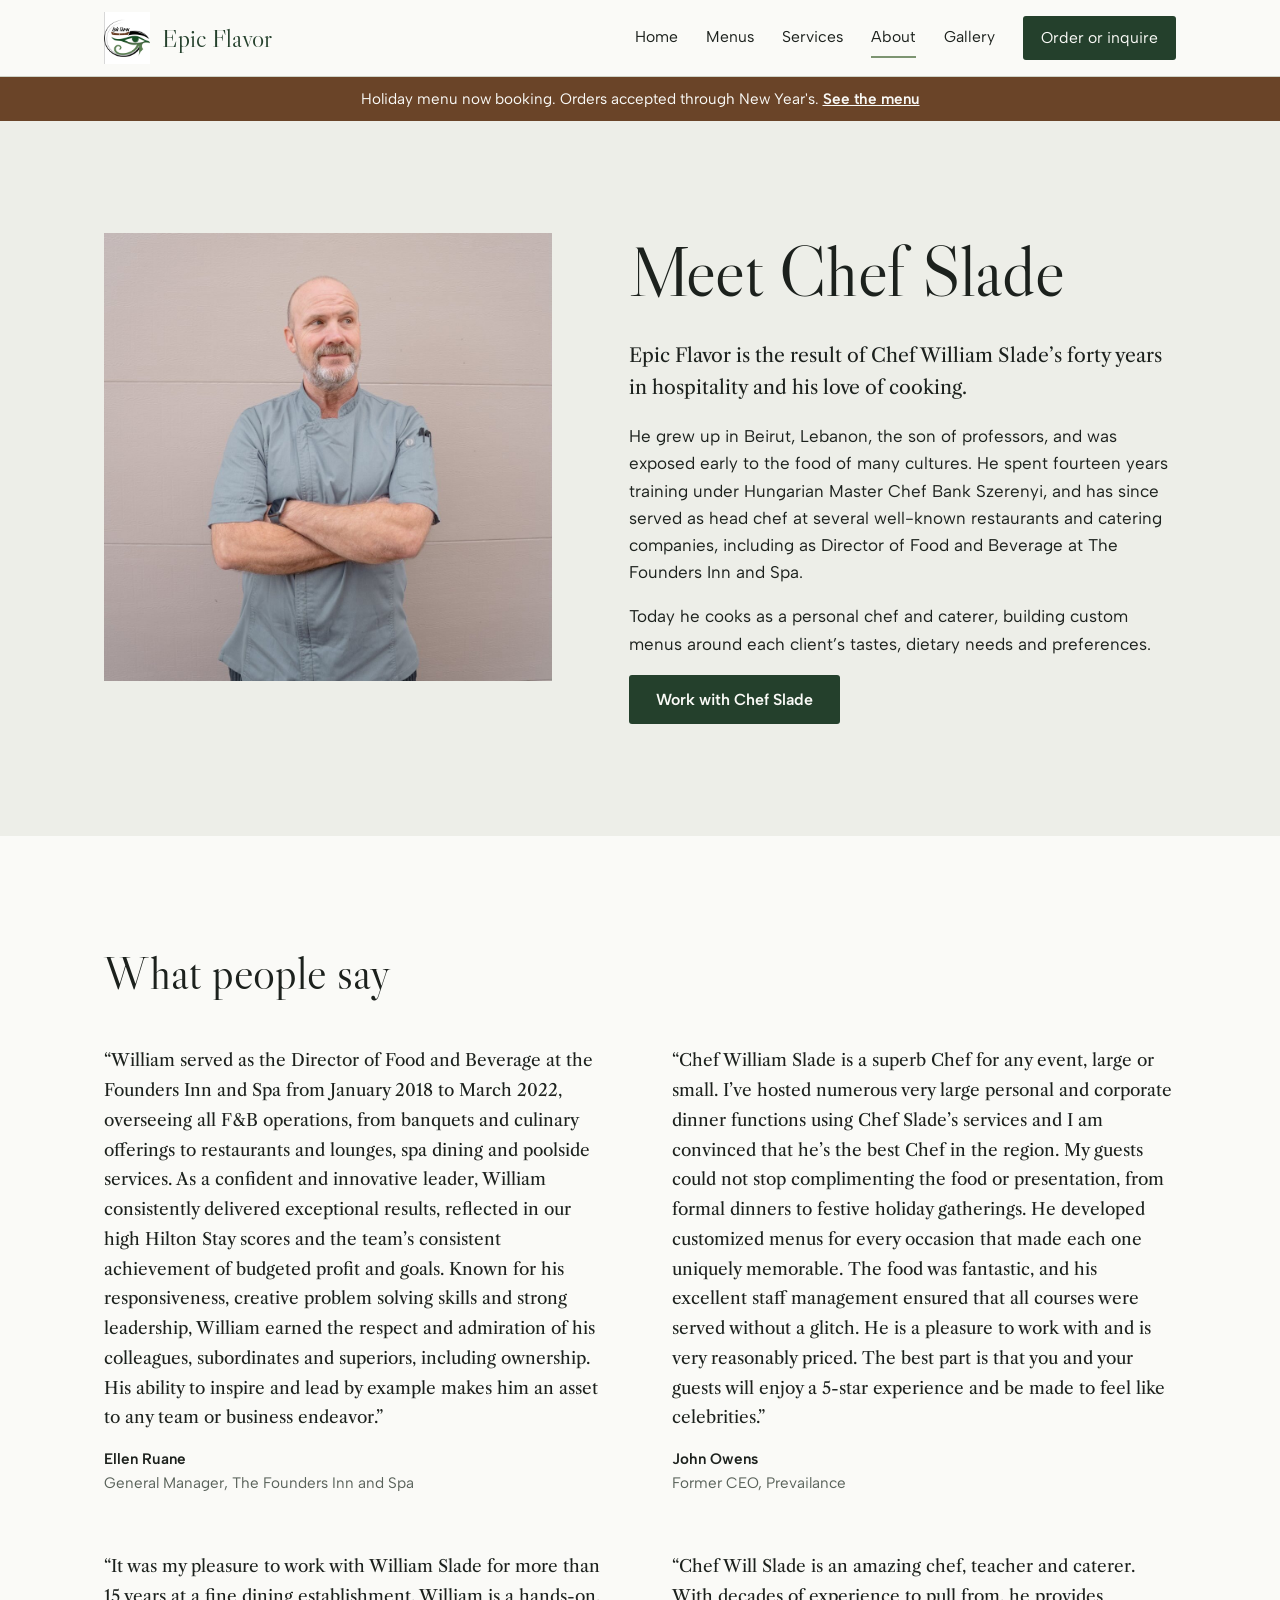
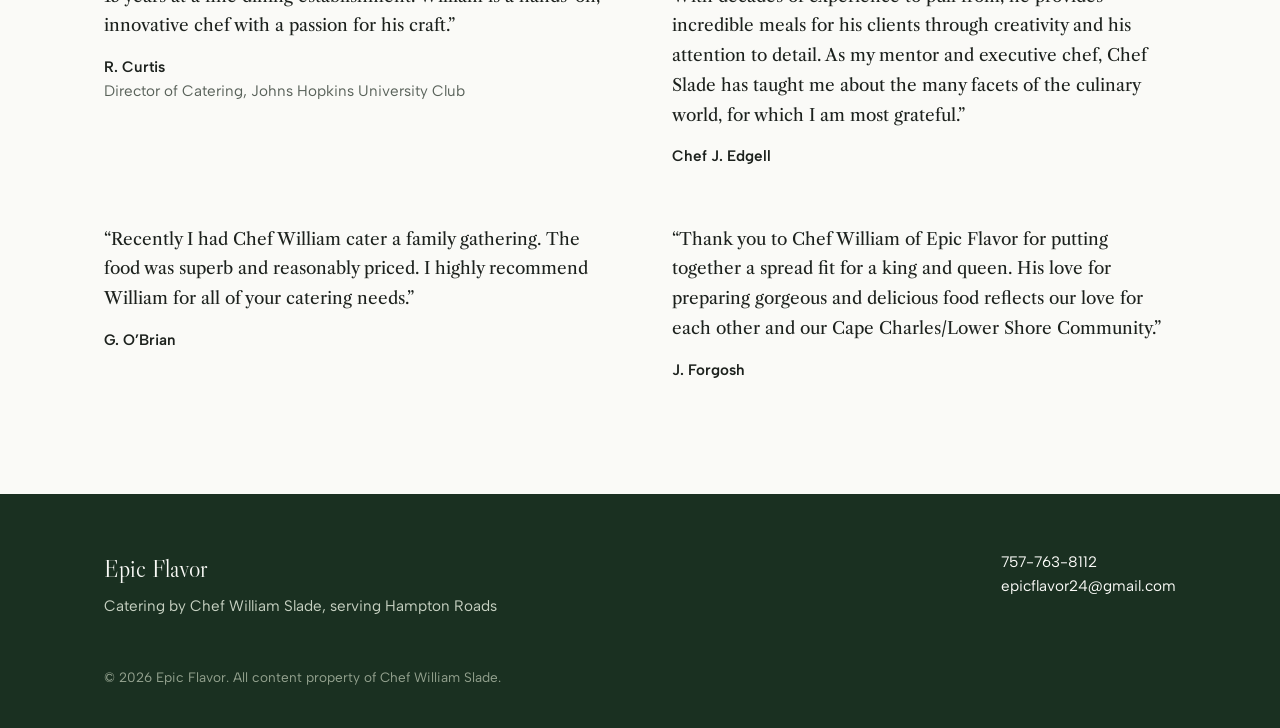
==== about.html @ 5817b961 "Build new Epic Flavor site Static site with menus stored as JSON, click-to-reveal pricing, Netlify F" ====
<!DOCTYPE html>
<html lang="en">
<head>
  <meta charset="utf-8">
  <meta name="viewport" content="width=device-width, initial-scale=1">
  <title>About Chef Slade | Epic Flavor</title>
  <meta name="description" content="Chef-made catering, private dinners and prepared meals in Hampton Roads by Chef William Slade.">
  <link rel="icon" href="/images/logo.png">
  <link rel="preconnect" href="https://fonts.googleapis.com">
  <link rel="preconnect" href="https://fonts.gstatic.com" crossorigin>
  <link href="https://fonts.googleapis.com/css2?family=Albert+Sans:wght@400;500;600&family=Libre+Caslon+Display&family=Libre+Caslon+Text:ital@0;1&display=swap" rel="stylesheet">
  <link rel="stylesheet" href="/styles.css">
</head>
<body>
  <header class="site-header">
    <div class="wrap">
      <a class="brand" href="/"><img src="/images/logo.png" alt="" width="46" height="52"><span>Epic Flavor</span></a>
      <button class="menu-toggle" type="button" aria-expanded="false" aria-controls="nav">Menu</button>
      <nav class="nav" id="nav" aria-label="Main">
        <a href="/index.html">Home</a>
        <a href="/menus.html">Menus</a>
        <a href="/services.html">Services</a>
        <a href="/about.html" aria-current="page">About</a>
        <a href="/gallery.html">Gallery</a>
        <a class="nav-order" href="/order.html">Order or inquire</a>
      </nav>
    </div>
  </header>
  <div class="season" hidden></div>
  <main>
    <section class="section">
      <div class="wrap about-grid">
        <img src="/images/chef-portrait.jpg" alt="Chef William Slade" width="1080" height="1080">
        <div class="prose">
          <h1>Meet Chef Slade</h1>
          <p class="lead" style="margin-top:28px">Epic Flavor is the result of Chef William Slade&rsquo;s forty years in hospitality and his love of cooking.</p>
          <p>He grew up in Beirut, Lebanon, the son of professors, and was exposed early to the food of many cultures. He spent fourteen years training under Hungarian Master Chef Bank Szerenyi, and has since served as head chef at several well-known restaurants and catering companies, including as Director of Food and Beverage at The Founders Inn and Spa.</p>
          <p>Today he cooks as a personal chef and caterer, building custom menus around each client&rsquo;s tastes, dietary needs and preferences.</p>
          <a class="btn btn-dark" href="/order.html">Work with Chef Slade</a>
        </div>
      </div>
    </section>
    <section class="section section-paper">
      <div class="wrap">
        <h2>What people say</h2>
        <div class="testimonials">
          <figure>
            <blockquote>&ldquo;William served as the Director of Food and Beverage at the Founders Inn and Spa from January 2018 to March 2022, overseeing all F&amp;B operations, from banquets and culinary offerings to restaurants and lounges, spa dining and poolside services. As a confident and innovative leader, William consistently delivered exceptional results, reflected in our high Hilton Stay scores and the team&rsquo;s consistent achievement of budgeted profit and goals. Known for his responsiveness, creative problem solving skills and strong leadership, William earned the respect and admiration of his colleagues, subordinates and superiors, including ownership. His ability to inspire and lead by example makes him an asset to any team or business endeavor.&rdquo;</blockquote>
            <figcaption><strong>Ellen Ruane</strong>General Manager, The Founders Inn and Spa</figcaption>
          </figure>
          <figure>
            <blockquote>&ldquo;Chef William Slade is a superb Chef for any event, large or small. I&rsquo;ve hosted numerous very large personal and corporate dinner functions using Chef Slade&rsquo;s services and I am convinced that he&rsquo;s the best Chef in the region. My guests could not stop complimenting the food or presentation, from formal dinners to festive holiday gatherings. He developed customized menus for every occasion that made each one uniquely memorable. The food was fantastic, and his excellent staff management ensured that all courses were served without a glitch. He is a pleasure to work with and is very reasonably priced. The best part is that you and your guests will enjoy a 5-star experience and be made to feel like celebrities.&rdquo;</blockquote>
            <figcaption><strong>John Owens</strong>Former CEO, Prevailance</figcaption>
          </figure>
          <figure>
            <blockquote>&ldquo;It was my pleasure to work with William Slade for more than 15 years at a fine dining establishment. William is a hands-on, innovative chef with a passion for his craft.&rdquo;</blockquote>
            <figcaption><strong>R. Curtis</strong>Director of Catering, Johns Hopkins University Club</figcaption>
          </figure>
          <figure>
            <blockquote>&ldquo;Chef Will Slade is an amazing chef, teacher and caterer. With decades of experience to pull from, he provides incredible meals for his clients through creativity and his attention to detail. As my mentor and executive chef, Chef Slade has taught me about the many facets of the culinary world, for which I am most grateful.&rdquo;</blockquote>
            <figcaption><strong>Chef J. Edgell</strong></figcaption>
          </figure>
          <figure>
            <blockquote>&ldquo;Recently I had Chef William cater a family gathering. The food was superb and reasonably priced. I highly recommend William for all of your catering needs.&rdquo;</blockquote>
            <figcaption><strong>G. O&rsquo;Brian</strong></figcaption>
          </figure>
          <figure>
            <blockquote>&ldquo;Thank you to Chef William of Epic Flavor for putting together a spread fit for a king and queen. His love for preparing gorgeous and delicious food reflects our love for each other and our Cape Charles/Lower Shore Community.&rdquo;</blockquote>
            <figcaption><strong>J. Forgosh</strong></figcaption>
          </figure>
        </div>
      </div>
    </section>
  </main>
  <footer class="site-footer">
    <div class="wrap">
      <div>
        <div class="f-brand">Epic Flavor</div>
        <div>Catering by Chef William Slade, serving Hampton Roads</div>
      </div>
      <div>
        <div><a href="tel:7577638112">757-763-8112</a></div>
        <div><a href="mailto:epicflavor24@gmail.com">epicflavor24@gmail.com</a></div>
      </div>
      <div class="small">&copy; <span id="yr">2026</span> Epic Flavor. All content property of Chef William Slade.</div>
    </div>
  </footer>
  <script src="/site.js" defer></script>
</body>
</html>
---- styles.css ----
:root {
  --linen: #edeee8;
  --paper: #fafaf7;
  --forest: #24402c;
  --forest-deep: #1a3021;
  --sage: #7c9471;
  --ink: #1c211d;
  --muted: #59625a;
  --walnut: #6a4428;
  --line: #cfd3c8;
  --display: "Libre Caslon Display", Georgia, serif;
  --serif: "Libre Caslon Text", Georgia, serif;
  --sans: "Albert Sans", system-ui, sans-serif;
  --wrap: 1120px;
}

*, *::before, *::after { box-sizing: border-box; }
html { -webkit-text-size-adjust: 100%; }
body {
  margin: 0;
  background: var(--linen);
  color: var(--ink);
  font: 400 1.0625rem/1.6 var(--sans);
}
img { display: block; max-width: 100%; height: auto; }
a { color: inherit; }
:focus-visible { outline: 2px solid var(--walnut); outline-offset: 3px; }

h1, h2, h3 { font-family: var(--display); font-weight: 400; line-height: 1.1; margin: 0; }
h1 { font-size: clamp(2.6rem, 5.5vw, 4.4rem); letter-spacing: -0.01em; }
h2 { font-size: clamp(2rem, 3.6vw, 2.9rem); }
h3 { font-size: 1.5rem; }
p { margin: 0 0 1em; }

.wrap { max-width: var(--wrap); margin: 0 auto; padding: 0 24px; }
.prose { max-width: 62ch; }
.lead { font-family: var(--serif); font-size: 1.2rem; line-height: 1.7; }

/* Header */
.site-header { background: var(--paper); border-bottom: 1px solid var(--line); }
.site-header .wrap { display: flex; align-items: center; justify-content: space-between; gap: 24px; min-height: 76px; }
.brand { display: flex; align-items: center; gap: 12px; text-decoration: none; }
.brand img { width: 46px; height: auto; }
.brand span { font-family: var(--display); font-size: 1.6rem; color: var(--forest); }
.nav { display: flex; gap: 28px; align-items: center; }
.nav a { text-decoration: none; font-size: 0.98rem; color: var(--ink); padding: 6px 0; border-bottom: 2px solid transparent; }
.nav a:hover, .nav a[aria-current="page"] { border-color: var(--sage); }
.nav .nav-order { background: var(--forest); color: var(--paper); padding: 9px 18px; border-radius: 3px; border: 0; }
.nav .nav-order:hover { background: var(--forest-deep); }
.menu-toggle { display: none; }

@media (max-width: 820px) {
  .menu-toggle {
    display: block; background: none; border: 1px solid var(--line); border-radius: 3px;
    font: 500 0.95rem var(--sans); padding: 8px 14px; color: var(--ink); cursor: pointer;
  }
  .nav { display: none; position: absolute; left: 0; right: 0; top: 76px; background: var(--paper);
    flex-direction: column; align-items: stretch; gap: 0; padding: 8px 24px 20px; border-bottom: 1px solid var(--line); z-index: 10; }
  .nav.open { display: flex; }
  .nav a { padding: 12px 0; border-bottom: 1px solid var(--line); }
  .nav .nav-order { margin-top: 14px; text-align: center; }
  .site-header { position: relative; }
}

/* Season banner */
.season { background: var(--walnut); color: var(--paper); text-align: center; font-size: 0.95rem; padding: 10px 24px; }
.season a { color: var(--paper); font-weight: 600; }
.season[hidden] { display: none; }

/* Buttons */
.btn {
  display: inline-block; text-decoration: none; font: 600 1rem var(--sans);
  padding: 14px 26px; border-radius: 3px; border: 1px solid transparent; cursor: pointer;
}
.btn-light { background: var(--paper); color: var(--forest); }
.btn-light:hover { background: #fff; }
.btn-ghost { border-color: rgba(250,250,247,0.5); color: var(--paper); }
.btn-ghost:hover { border-color: var(--paper); }
.btn-dark { background: var(--forest); color: var(--paper); }
.btn-dark:hover { background: var(--forest-deep); }

/* Hero */
.hero { display: grid; grid-template-columns: 1.05fr 1fr; background: var(--forest); color: var(--paper); min-height: min(86vh, 760px); }
.hero-text { padding: clamp(48px, 8vw, 110px) clamp(24px, 6vw, 80px); display: flex; flex-direction: column; justify-content: center; }
.hero-text h1 { max-width: 13ch; }
.hero-text p { font-family: var(--serif); font-size: 1.15rem; line-height: 1.7; max-width: 40ch; margin: 28px 0 36px; color: #dfe5da; }
.hero-actions { display: flex; flex-wrap: wrap; gap: 14px; }
.hero-photo { position: relative; overflow: hidden; }
.hero-photo img { width: 100%; height: 100%; object-fit: cover; object-position: 50% 30%; }
@media (max-width: 820px) {
  .hero { grid-template-columns: 1fr; }
  .hero-photo { order: -1; height: 56vh; }
}

/* Sections */
.section { padding: clamp(64px, 9vw, 112px) 0; }
.section-tight { padding-top: 0; }
.section-paper { background: var(--paper); }

.intro-grid { display: grid; grid-template-columns: 1fr 1.3fr; gap: clamp(32px, 6vw, 88px); align-items: start; }
.intro-grid h2 { max-width: 12ch; }
@media (max-width: 820px) { .intro-grid { grid-template-columns: 1fr; } }

/* Offerings list */
.offerings { margin-top: 48px; border-top: 1px solid var(--line); }
.offering { display: grid; grid-template-columns: 240px 1fr auto; gap: 24px; padding: 28px 0; border-bottom: 1px solid var(--line); align-items: baseline; }
.offering h3 { color: var(--forest); }
.offering p { margin: 0; color: var(--muted); max-width: 56ch; }
.offering .price { font-family: var(--serif); color: var(--walnut); white-space: nowrap; }
@media (max-width: 820px) { .offering { grid-template-columns: 1fr; gap: 6px; } }

/* Photo strip */
.strip { display: grid; grid-template-columns: repeat(4, 1fr); gap: 6px; }
.strip img { aspect-ratio: 4 / 5; object-fit: cover; width: 100%; }
@media (max-width: 820px) { .strip { grid-template-columns: repeat(2, 1fr); } }

/* Quote */
.quote { background: var(--forest-deep); color: var(--paper); }
.quote blockquote { margin: 0 auto; max-width: 30em; text-align: center; }
.quote blockquote p { font-family: var(--display); font-size: clamp(1.5rem, 2.8vw, 2.2rem); line-height: 1.35; }
.quote cite { font-style: normal; font-size: 0.95rem; color: #c7d1c2; }

/* CTA band */
.cta { text-align: center; }
.cta h2 { margin-bottom: 16px; }
.cta p { color: var(--muted); margin-bottom: 28px; }

/* Page heads */
.page-head { padding: clamp(56px, 8vw, 96px) 0 clamp(32px, 4vw, 48px); }
.page-head p { margin-top: 20px; }

/* About */
.about-grid { display: grid; grid-template-columns: 0.9fr 1.1fr; gap: clamp(32px, 6vw, 80px); align-items: start; }
.about-grid img { width: 100%; }
@media (max-width: 820px) { .about-grid { grid-template-columns: 1fr; } }
.testimonials { display: grid; grid-template-columns: 1fr 1fr; gap: 56px 64px; margin-top: 48px; }
.testimonials figure { margin: 0; }
.testimonials blockquote { margin: 0 0 14px; font-family: var(--serif); line-height: 1.75; }
.testimonials figcaption { font-size: 0.95rem; color: var(--muted); }
.testimonials figcaption strong { color: var(--ink); font-weight: 600; display: block; }
@media (max-width: 820px) { .testimonials { grid-template-columns: 1fr; } }

/* Gallery */
.gallery { columns: 3 280px; column-gap: 10px; }
.gallery img { width: 100%; margin-bottom: 10px; break-inside: avoid; }

/* Menus */
.tabs { display: flex; gap: 8px; flex-wrap: wrap; margin-bottom: 40px; }
.tab { font: 500 1rem var(--sans); background: transparent; border: 1px solid var(--line); color: var(--ink); padding: 10px 20px; border-radius: 3px; cursor: pointer; }
.tab[aria-selected="true"] { background: var(--forest); border-color: var(--forest); color: var(--paper); }
.menu-intro { max-width: 60ch; color: var(--muted); }
.price-toggle { margin: 8px 0 48px; }
.menu-section { margin-bottom: 56px; }
.menu-section h2 { font-size: 2rem; color: var(--forest); padding-bottom: 12px; border-bottom: 1px solid var(--line); }
.menu-note { font-family: var(--serif); font-style: italic; color: var(--muted); margin: 12px 0 0; }
.menu-items { list-style: none; margin: 8px 0 0; padding: 0; display: grid; grid-template-columns: 1fr 1fr; column-gap: 64px; }
.menu-items li { padding: 18px 0; border-bottom: 1px dotted var(--line); }
.menu-items .row { display: flex; justify-content: space-between; gap: 16px; align-items: baseline; }
.menu-items .name { font-weight: 600; }
.menu-items .desc { color: var(--muted); font-size: 0.98rem; margin-top: 4px; }
.menu-items .price { font-family: var(--serif); color: var(--walnut); white-space: nowrap; display: none; }
.show-prices .menu-items .price { display: inline; }
@media (max-width: 820px) { .menu-items { grid-template-columns: 1fr; } }

/* Form */
.form { display: grid; grid-template-columns: 1fr 1fr; gap: 20px 24px; max-width: 760px; }
.form .full { grid-column: 1 / -1; }
.form label { display: block; font-weight: 600; font-size: 0.95rem; margin-bottom: 6px; }
.form .hint { font-weight: 400; color: var(--muted); }
.form input, .form select, .form textarea {
  width: 100%; font: 400 1rem var(--sans); color: var(--ink); background: var(--paper);
  border: 1px solid #b9bfb3; border-radius: 3px; padding: 12px 14px;
}
.form textarea { min-height: 140px; resize: vertical; }
.form input:focus, .form select:focus, .form textarea:focus { outline: 2px solid var(--sage); outline-offset: 0; border-color: var(--sage); }
.hidden-field { position: absolute; left: -9999px; }
@media (max-width: 640px) { .form { grid-template-columns: 1fr; } }
.contact-direct { margin-top: 40px; color: var(--muted); }

/* Footer */
.site-footer { background: var(--forest-deep); color: #c7d1c2; padding: 56px 0 40px; font-size: 0.95rem; }
.site-footer .wrap { display: flex; flex-wrap: wrap; justify-content: space-between; gap: 32px; }
.site-footer .f-brand { font-family: var(--display); font-size: 1.5rem; color: var(--paper); margin-bottom: 6px; }
.site-footer a { color: var(--paper); text-decoration: none; }
.site-footer a:hover { text-decoration: underline; }
.site-footer .small { width: 100%; font-size: 0.85rem; color: #94a28f; margin-top: 16px; }

@media (prefers-reduced-motion: no-preference) {
  .hero-text > * { animation: rise 0.8s ease-out both; }
  .hero-text > *:nth-child(2) { animation-delay: 0.12s; }
  .hero-text > *:nth-child(3) { animation-delay: 0.24s; }
  @keyframes rise { from { opacity: 0; transform: translateY(14px); } to { opacity: 1; transform: none; } }
}
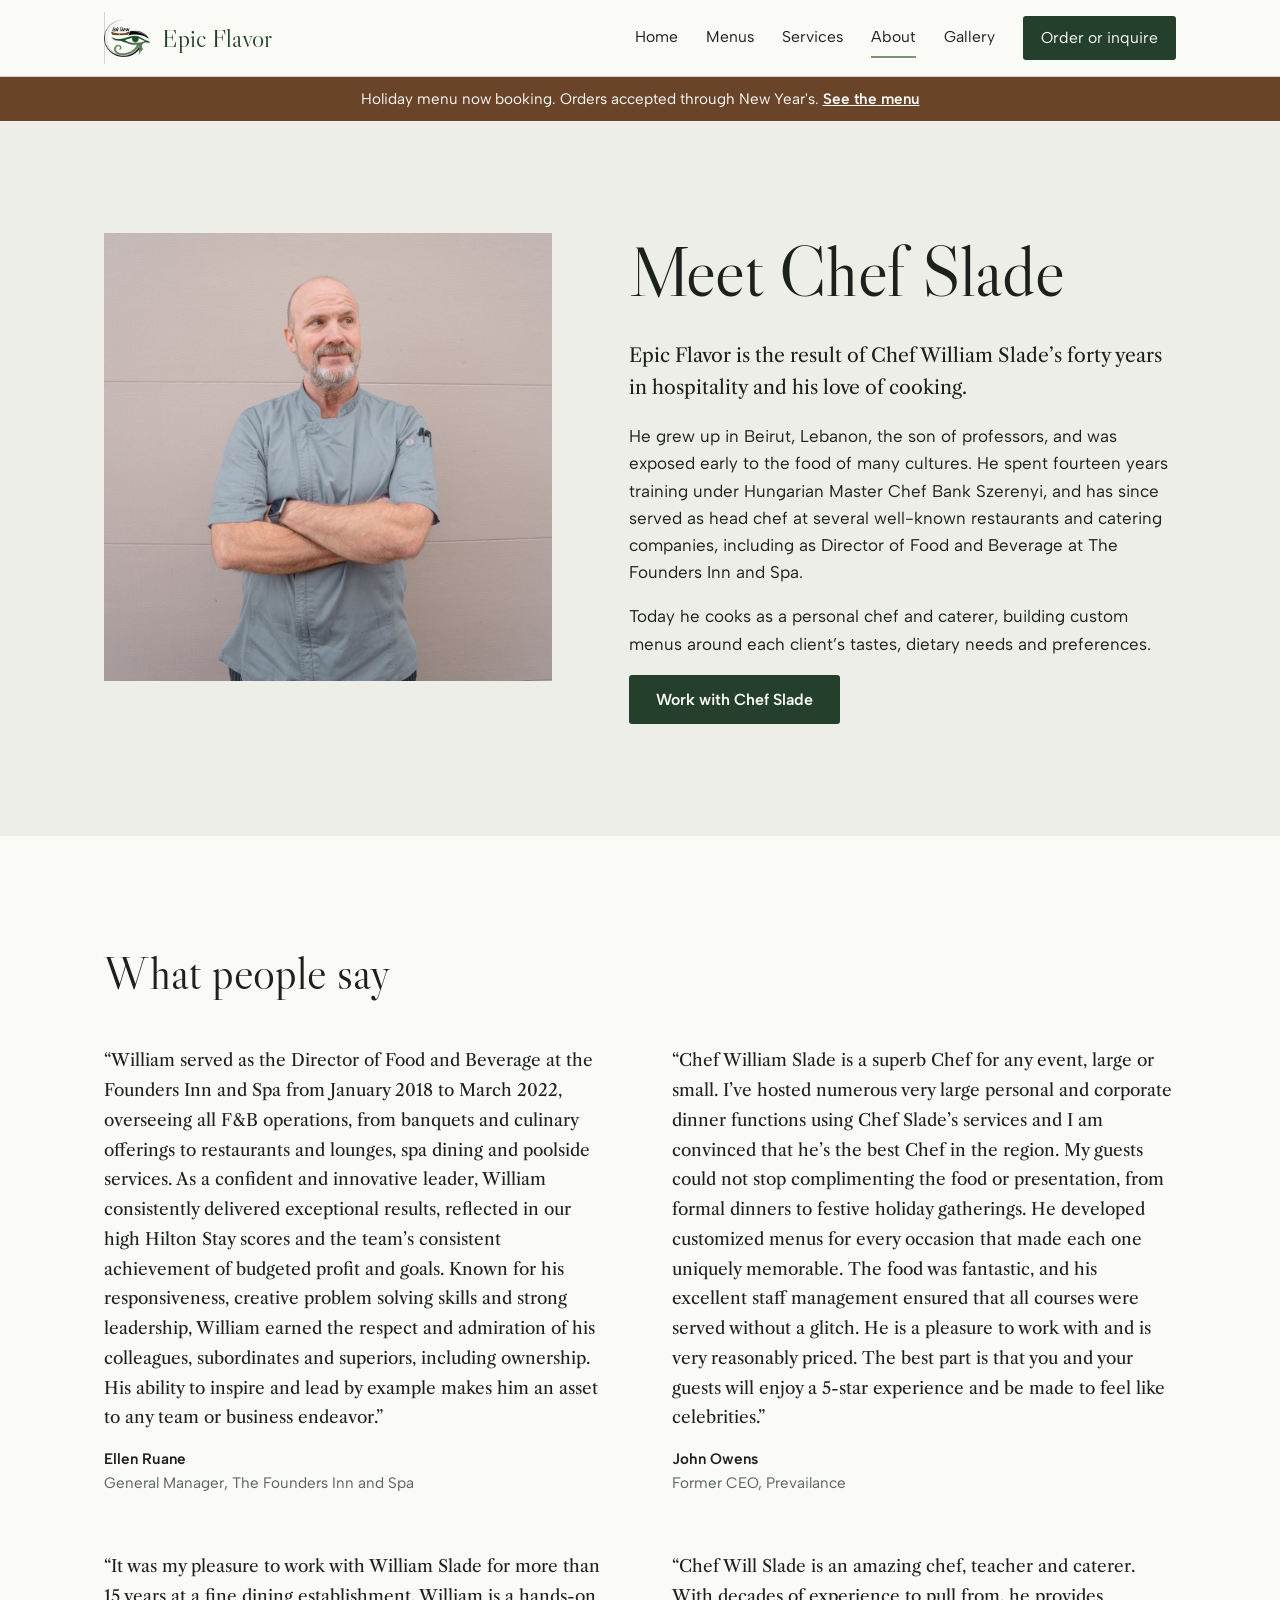
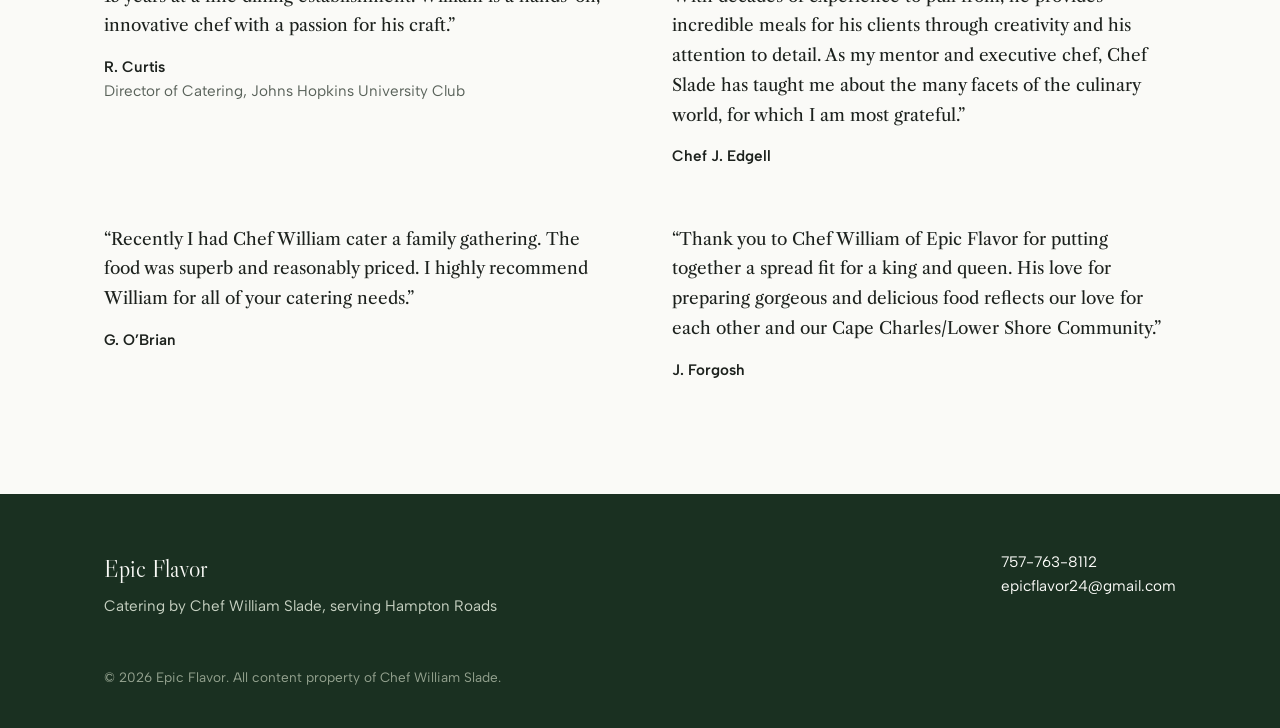
==== commit 52415d46: "Make header logo background transparent Co-Authored-By: Claude Opus 5.5 <noreply@anthropic.com> Clau" ====
--- a/about.html
+++ b/about.html
@@ -14,7 +14,7 @@
 <body>
   <header class="site-header">
     <div class="wrap">
-      <a class="brand" href="/"><img src="/images/logo.png" alt="" width="46" height="52"><span>Epic Flavor</span></a>
+      <a class="brand" href="/"><img src="/images/logo.png" alt="" width="46" height="46"><span>Epic Flavor</span></a>
       <button class="menu-toggle" type="button" aria-expanded="false" aria-controls="nav">Menu</button>
       <nav class="nav" id="nav" aria-label="Main">
         <a href="/index.html">Home</a>
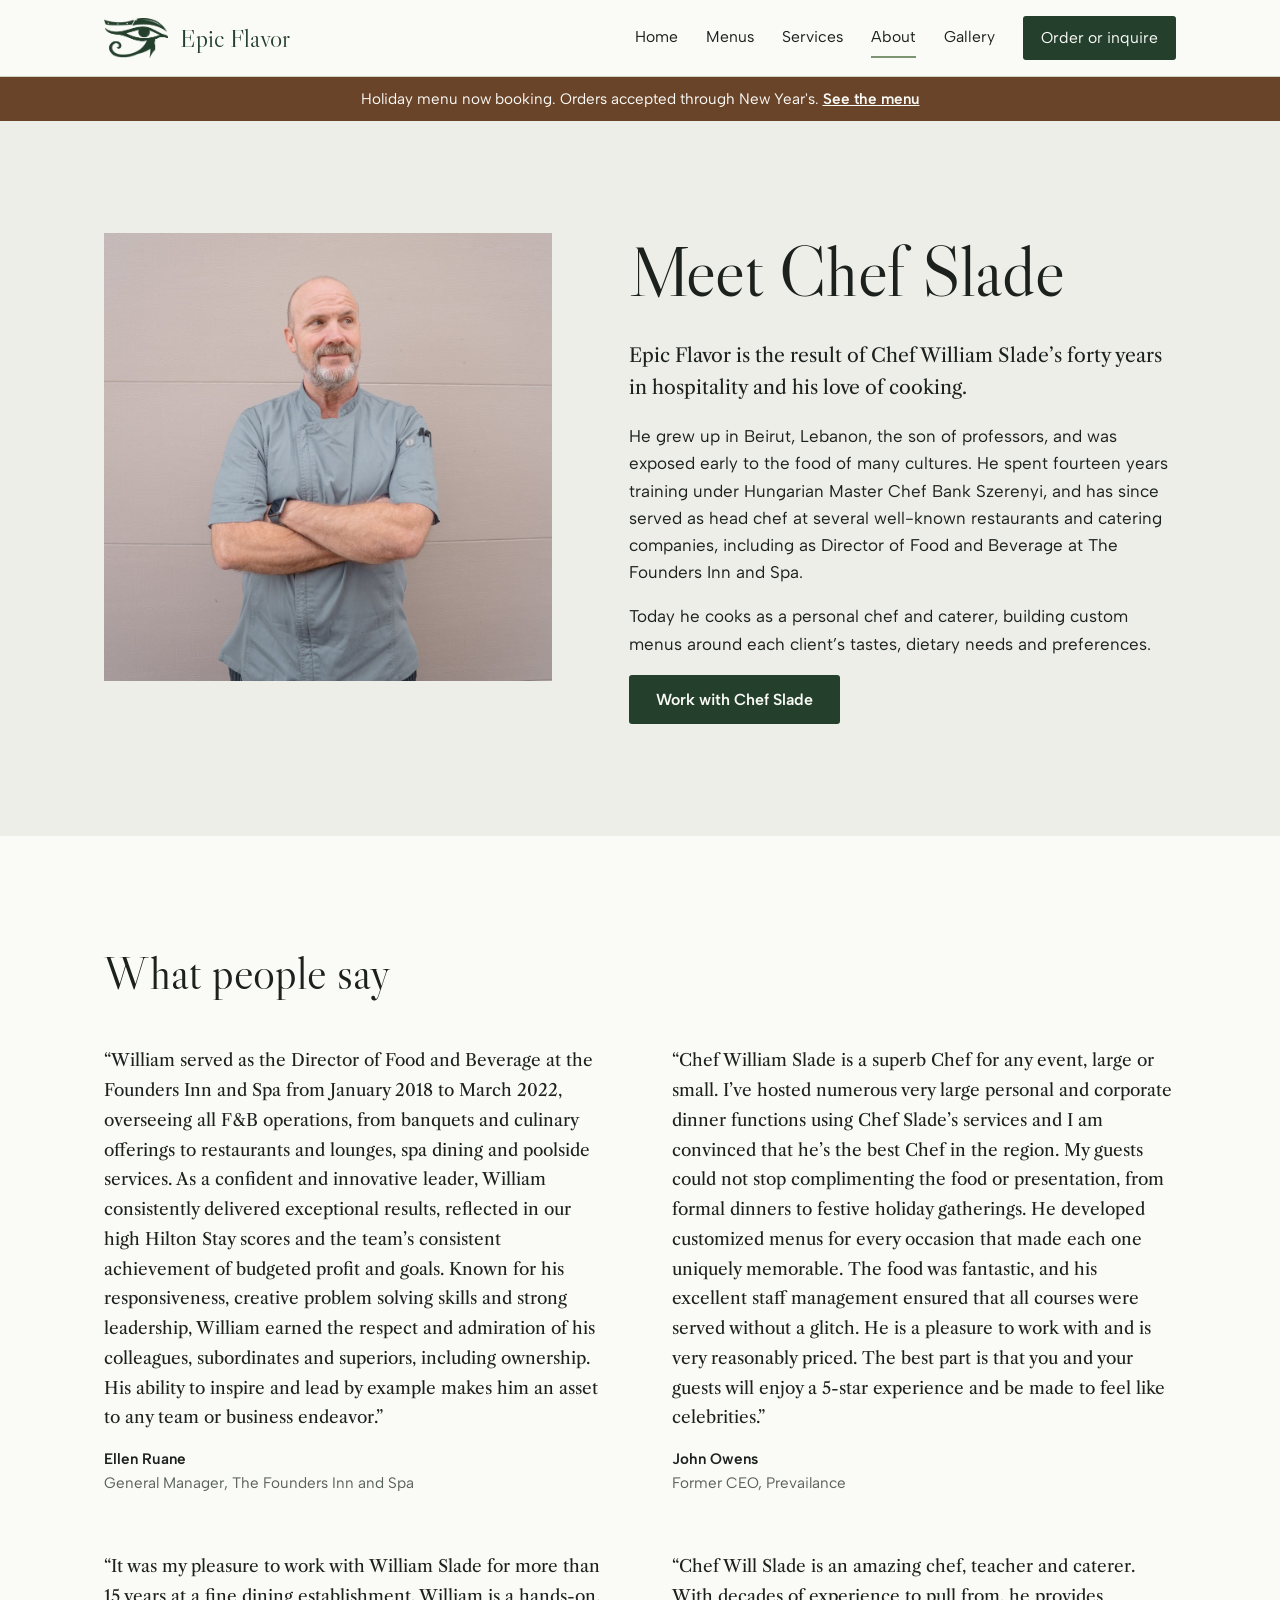
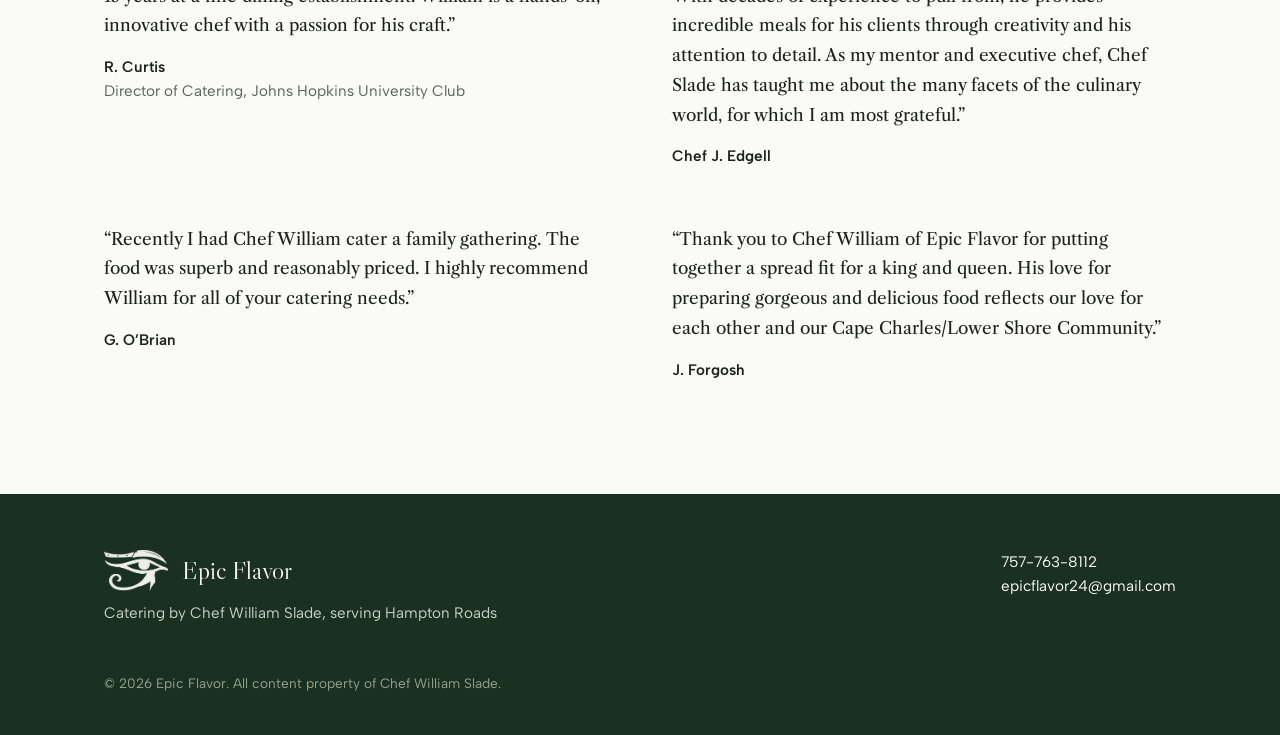
==== commit 5de92983: "Refresh logo, menus, services and gallery Solid-color logo rebuilt from the chef coat design, varied" ====
--- a/about.html
+++ b/about.html
@@ -5,7 +5,7 @@
   <meta name="viewport" content="width=device-width, initial-scale=1">
   <title>About Chef Slade | Epic Flavor</title>
   <meta name="description" content="Chef-made catering, private dinners and prepared meals in Hampton Roads by Chef William Slade.">
-  <link rel="icon" href="/images/logo.png">
+  <link rel="icon" href="/images/logo-mark.png">
   <link rel="preconnect" href="https://fonts.googleapis.com">
   <link rel="preconnect" href="https://fonts.gstatic.com" crossorigin>
   <link href="https://fonts.googleapis.com/css2?family=Albert+Sans:wght@400;500;600&family=Libre+Caslon+Display&family=Libre+Caslon+Text:ital@0;1&display=swap" rel="stylesheet">
@@ -14,7 +14,7 @@
 <body>
   <header class="site-header">
     <div class="wrap">
-      <a class="brand" href="/"><img src="/images/logo.png" alt="" width="46" height="46"><span>Epic Flavor</span></a>
+      <a class="brand" href="/"><img src="/images/logo-mark.png" alt="" width="64" height="43"><span>Epic Flavor</span></a>
       <button class="menu-toggle" type="button" aria-expanded="false" aria-controls="nav">Menu</button>
       <nav class="nav" id="nav" aria-label="Main">
         <a href="/index.html">Home</a>
@@ -75,7 +75,7 @@
   <footer class="site-footer">
     <div class="wrap">
       <div>
-        <div class="f-brand">Epic Flavor</div>
+        <div class="f-brand"><img src="/images/logo-mark-light.png" alt="" width="64" height="41"><span>Epic Flavor</span></div>
         <div>Catering by Chef William Slade, serving Hampton Roads</div>
       </div>
       <div>
--- a/styles.css
+++ b/styles.css
@@ -40,7 +40,7 @@
 .site-header { background: var(--paper); border-bottom: 1px solid var(--line); }
 .site-header .wrap { display: flex; align-items: center; justify-content: space-between; gap: 24px; min-height: 76px; }
 .brand { display: flex; align-items: center; gap: 12px; text-decoration: none; }
-.brand img { width: 46px; height: auto; }
+.brand img { width: 64px; height: auto; }
 .brand span { font-family: var(--display); font-size: 1.6rem; color: var(--forest); }
 .nav { display: flex; gap: 28px; align-items: center; }
 .nav a { text-decoration: none; font-size: 0.98rem; color: var(--ink); padding: 6px 0; border-bottom: 2px solid transparent; }
@@ -140,9 +140,6 @@
 .testimonials figcaption strong { color: var(--ink); font-weight: 600; display: block; }
 @media (max-width: 820px) { .testimonials { grid-template-columns: 1fr; } }
 
-/* Gallery */
-.gallery { columns: 3 280px; column-gap: 10px; }
-.gallery img { width: 100%; margin-bottom: 10px; break-inside: avoid; }
 
 /* Menus */
 .tabs { display: flex; gap: 8px; flex-wrap: wrap; margin-bottom: 40px; }
@@ -150,17 +147,15 @@
 .tab[aria-selected="true"] { background: var(--forest); border-color: var(--forest); color: var(--paper); }
 .menu-intro { max-width: 60ch; color: var(--muted); }
 .price-toggle { margin: 8px 0 48px; }
-.menu-section { margin-bottom: 56px; }
-.menu-section h2 { font-size: 2rem; color: var(--forest); padding-bottom: 12px; border-bottom: 1px solid var(--line); }
+
 .menu-note { font-family: var(--serif); font-style: italic; color: var(--muted); margin: 12px 0 0; }
-.menu-items { list-style: none; margin: 8px 0 0; padding: 0; display: grid; grid-template-columns: 1fr 1fr; column-gap: 64px; }
+.menu-items { list-style: none; margin: 8px 0 0; padding: 0; }
 .menu-items li { padding: 18px 0; border-bottom: 1px dotted var(--line); }
 .menu-items .row { display: flex; justify-content: space-between; gap: 16px; align-items: baseline; }
 .menu-items .name { font-weight: 600; }
 .menu-items .desc { color: var(--muted); font-size: 0.98rem; margin-top: 4px; }
 .menu-items .price { font-family: var(--serif); color: var(--walnut); white-space: nowrap; display: none; }
-.show-prices .menu-items .price { display: inline; }
-@media (max-width: 820px) { .menu-items { grid-template-columns: 1fr; } }
+.show-prices .price { display: inline; }
 
 /* Form */
 .form { display: grid; grid-template-columns: 1fr 1fr; gap: 20px 24px; max-width: 760px; }
@@ -180,7 +175,7 @@
 /* Footer */
 .site-footer { background: var(--forest-deep); color: #c7d1c2; padding: 56px 0 40px; font-size: 0.95rem; }
 .site-footer .wrap { display: flex; flex-wrap: wrap; justify-content: space-between; gap: 32px; }
-.site-footer .f-brand { font-family: var(--display); font-size: 1.5rem; color: var(--paper); margin-bottom: 6px; }
+.site-footer .f-logo { width: 170px; height: auto; margin-bottom: 14px; }
 .site-footer a { color: var(--paper); text-decoration: none; }
 .site-footer a:hover { text-decoration: underline; }
 .site-footer .small { width: 100%; font-size: 0.85rem; color: #94a28f; margin-top: 16px; }
@@ -191,3 +186,68 @@
   .hero-text > *:nth-child(3) { animation-delay: 0.24s; }
   @keyframes rise { from { opacity: 0; transform: translateY(14px); } to { opacity: 1; transform: none; } }
 }
+
+/* Menu sections: varied layouts */
+.menu-section { margin-bottom: clamp(56px, 8vw, 96px); }
+.menu-section h2 { font-size: clamp(2rem, 3.4vw, 2.6rem); color: var(--forest); margin-top: 4px; }
+.menu-section.has-image { display: grid; grid-template-columns: 5fr 7fr; gap: clamp(32px, 5vw, 72px); align-items: start; }
+.menu-section.has-image.flip { grid-template-columns: 7fr 5fr; }
+.menu-section.has-image.flip .menu-photo { order: 2; }
+.menu-photo { width: 100%; aspect-ratio: 1 / 1; object-fit: cover; object-position: center; }
+.menu-section:not(.has-image) .menu-items { display: grid; grid-template-columns: 1fr 1fr; column-gap: 64px; }
+.menu-items .price, .compact-items .price { display: none; }
+.menu-section.is-compact { align-items: center; }
+.compact-items { list-style: none; padding: 0; margin: 20px 0 0; }
+.compact-items li { font-family: var(--display); font-size: clamp(1.3rem, 2.2vw, 1.75rem); line-height: 1.3; padding: 12px 0; border-bottom: 1px solid var(--line); }
+.menu-section.is-band { background: var(--forest); color: var(--paper); padding: clamp(32px, 5vw, 64px); }
+.menu-section.is-band h2 { color: var(--paper); }
+.menu-section.is-band .menu-items { grid-template-columns: repeat(3, 1fr); column-gap: 40px; }
+.menu-section.is-band .menu-items li { border-bottom: 0; border-top: 1px solid rgba(250,250,247,0.25); padding-top: 20px; }
+.menu-section.is-band .row { flex-direction: column; gap: 4px; }
+.menu-section.is-band .name { font-family: var(--display); font-weight: 400; font-size: 1.5rem; }
+.menu-section.is-band .desc { color: #c9d3c4; }
+.menu-section.is-band .price { color: #e2c9a8; }
+.menu-section.is-band .menu-note { color: #c9d3c4; }
+@media (max-width: 820px) {
+  .menu-section.has-image, .menu-section.is-compact { grid-template-columns: 1fr; }
+  .menu-section.has-image.flip .menu-photo { order: 0; }
+  .menu-section.has-image.flip { grid-template-columns: 1fr; }
+  .menu-photo { aspect-ratio: 16 / 10; }
+  .menu-section:not(.has-image) .menu-items, .menu-section.is-band .menu-items { grid-template-columns: 1fr; }
+}
+
+/* Services: photo stories */
+.services { display: grid; gap: clamp(56px, 8vw, 104px); }
+.service { display: grid; grid-template-columns: 1.1fr 0.9fr; gap: clamp(28px, 5vw, 72px); align-items: center; }
+.service:nth-child(even) img { order: 2; }
+.service img { width: 100%; aspect-ratio: 5 / 4; object-fit: cover; }
+.service h2 { color: var(--forest); }
+.service-meta { font-family: var(--serif); font-style: italic; color: var(--walnut); margin: 10px 0 18px; }
+.service .price { display: block; font-family: var(--serif); font-size: 1.15rem; color: var(--walnut); border-top: 1px solid var(--line); padding-top: 14px; margin-top: 18px; }
+.service .price[hidden] { display: none; }
+.page-head .btn { margin-top: 8px; }
+@media (max-width: 820px) { .service { grid-template-columns: 1fr; } .service:nth-child(even) img { order: 0; } }
+
+/* Gallery */
+.gallery { display: grid; grid-template-columns: repeat(3, 1fr); gap: 10px; }
+.gallery figure { position: relative; margin: 0; overflow: hidden; }
+.gallery img { width: 100%; aspect-ratio: 1 / 1; object-fit: cover; display: block; }
+.gallery figcaption { font-size: 0.95rem; color: var(--muted); padding: 8px 2px 4px; }
+@media (max-width: 820px) { .gallery { grid-template-columns: repeat(2, 1fr); } }
+@media (hover: hover) {
+  .gallery figcaption {
+    position: absolute; inset: 0; display: flex; align-items: center; justify-content: center; text-align: center;
+    padding: 24px; background: rgba(28, 33, 29, 0.62); color: var(--paper);
+    font-family: var(--display); font-size: 1.7rem; opacity: 0; transition: opacity 0.25s ease;
+  }
+  .gallery img { transition: filter 0.25s ease; }
+  .gallery figure:hover img { filter: grayscale(1); }
+  .gallery figure:hover figcaption { opacity: 1; }
+}
+.show-prices .menu-items .price, .show-prices .compact-items .price { display: inline; }
+.menu-section.is-compact .compact-items { columns: 2; column-gap: 64px; }
+.menu-section.is-compact .compact-items li { break-inside: avoid; }
+@media (max-width: 820px) { .menu-section.is-compact .compact-items { columns: 1; } }
+.site-footer .f-brand { display: flex; align-items: center; gap: 14px; margin-bottom: 10px; }
+.site-footer .f-brand img { width: 64px; height: auto; }
+.site-footer .f-brand span { font-family: var(--display); font-size: 1.6rem; color: var(--paper); }
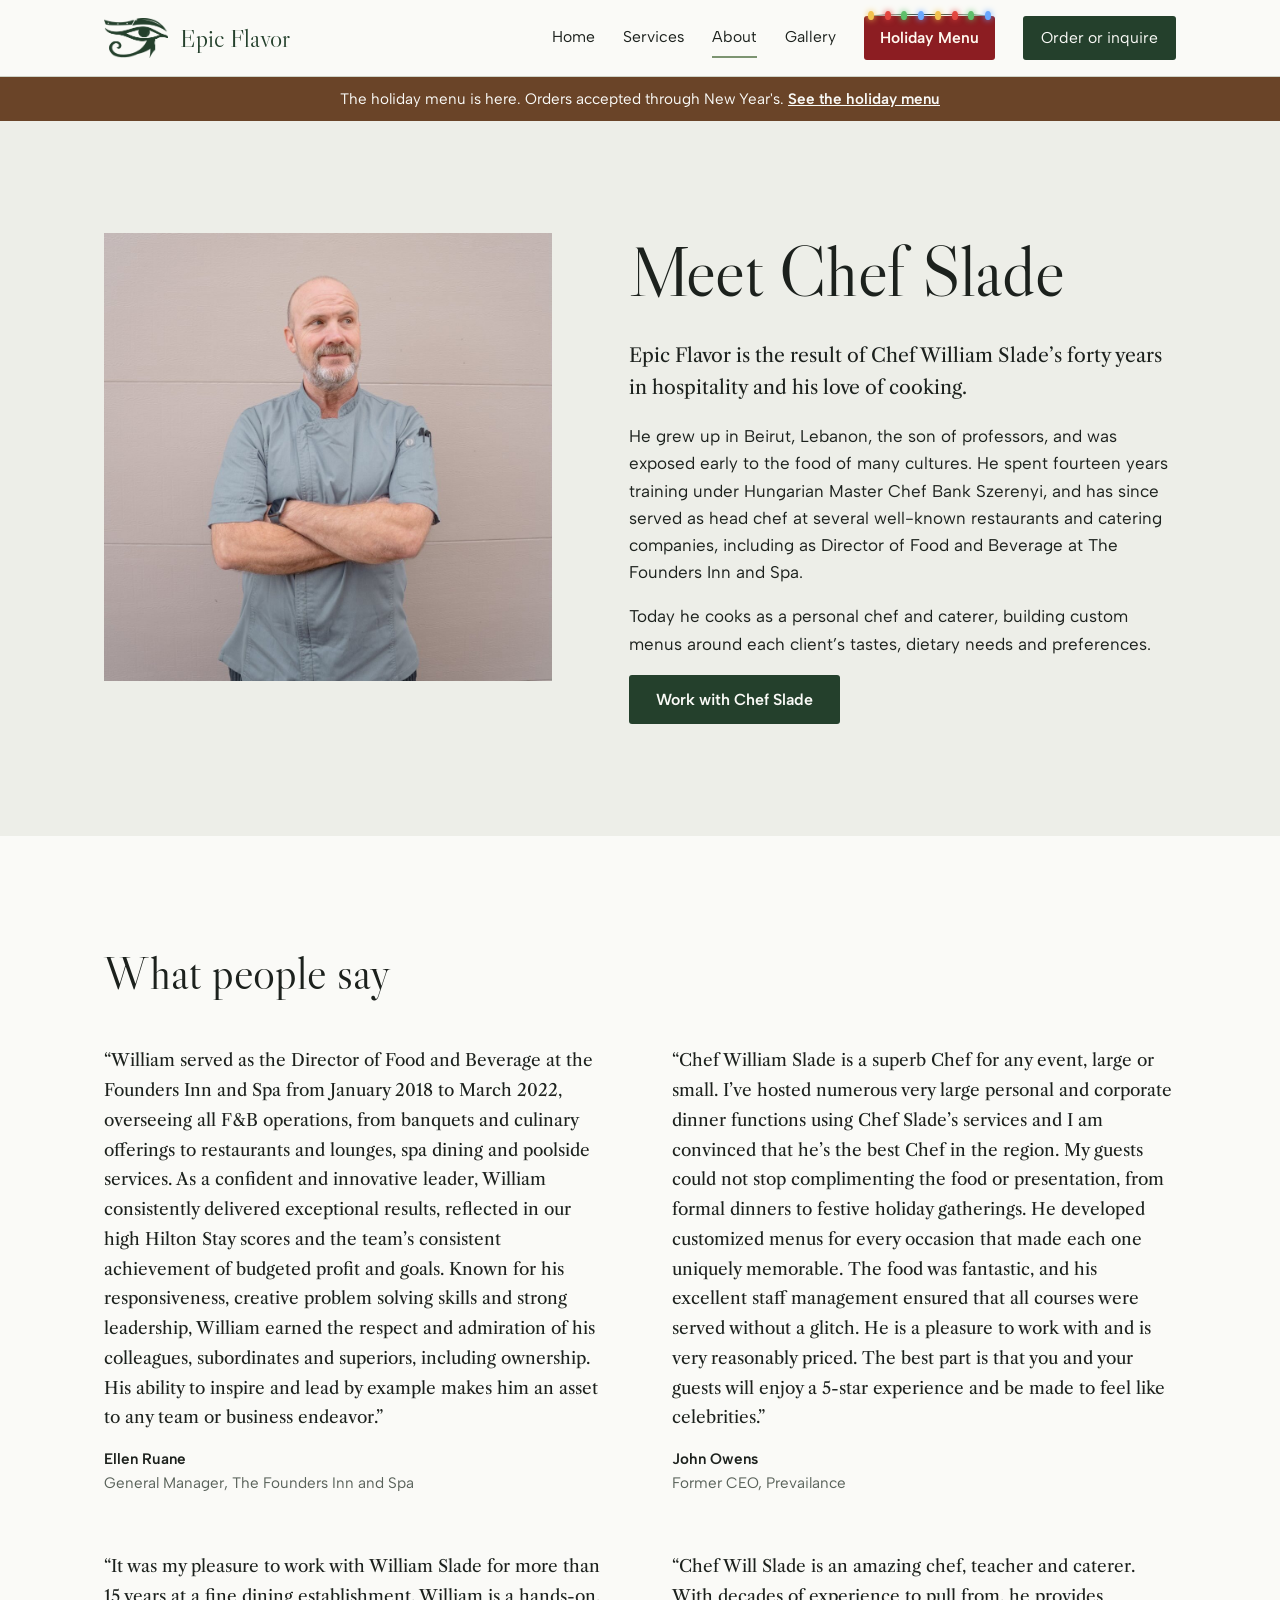
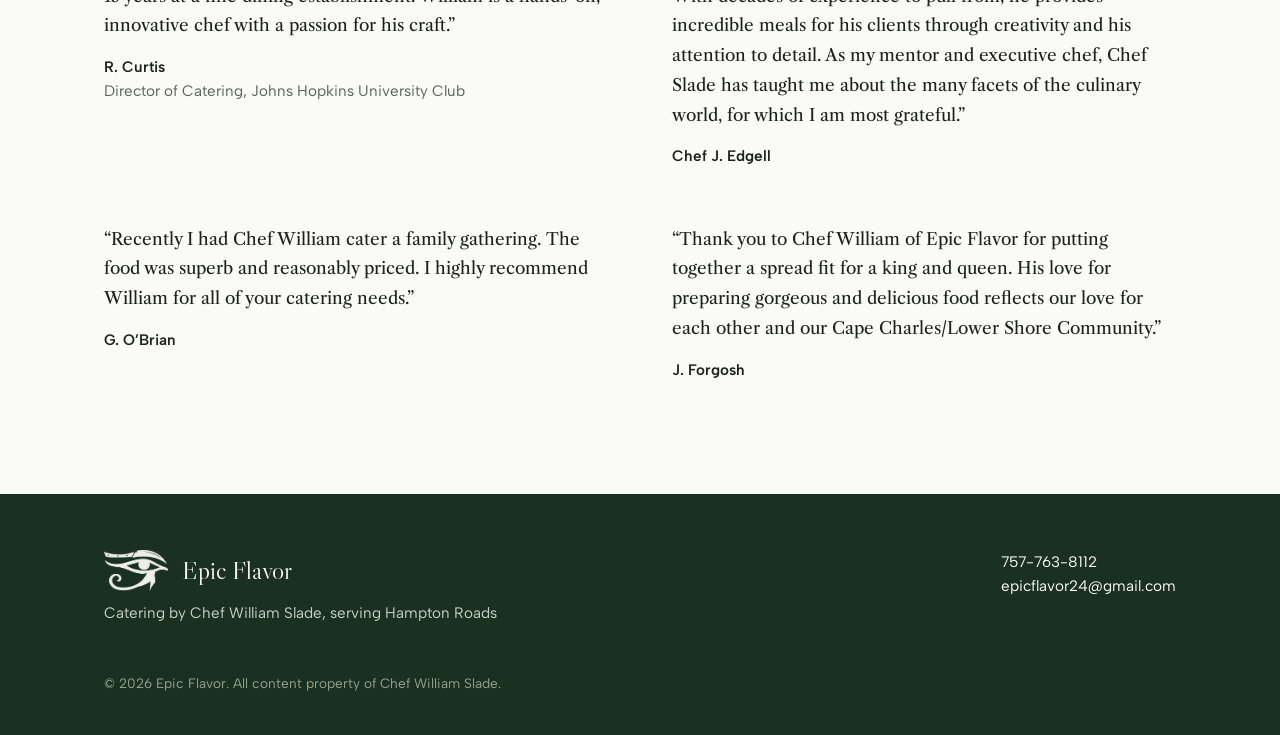
==== commit e78410ee: "Add festive holiday menu page Replace the Menus tab with a Holiday Menu button, use the chef's own m" ====
--- a/about.html
+++ b/about.html
@@ -18,10 +18,10 @@
       <button class="menu-toggle" type="button" aria-expanded="false" aria-controls="nav">Menu</button>
       <nav class="nav" id="nav" aria-label="Main">
         <a href="/index.html">Home</a>
-        <a href="/menus.html">Menus</a>
         <a href="/services.html">Services</a>
         <a href="/about.html" aria-current="page">About</a>
         <a href="/gallery.html">Gallery</a>
+        <a class="nav-holiday" href="/holiday.html"><span class="lights" aria-hidden="true"><i></i><i></i><i></i><i></i><i></i><i></i><i></i><i></i></span>Holiday Menu</a>
         <a class="nav-order" href="/order.html">Order or inquire</a>
       </nav>
     </div>
--- a/styles.css
+++ b/styles.css
@@ -251,3 +251,149 @@
 .site-footer .f-brand { display: flex; align-items: center; gap: 14px; margin-bottom: 10px; }
 .site-footer .f-brand img { width: 64px; height: auto; }
 .site-footer .f-brand span { font-family: var(--display); font-size: 1.6rem; color: var(--paper); }
+
+/* Holiday nav button with lights */
+.nav .nav-holiday {
+  position: relative; background: #8c1d22; color: #fff8ef; border: 0; border-radius: 3px;
+  padding: 9px 16px 9px; font-weight: 600; overflow: visible;
+}
+.nav .nav-holiday:hover, .nav .nav-holiday[aria-current="page"] { background: #741418; border-color: transparent; }
+.lights { position: absolute; left: 4px; right: 4px; top: -5px; height: 10px; display: flex; justify-content: space-between; pointer-events: none; }
+.lights::before { content: ""; position: absolute; left: 0; right: 0; top: 3px; height: 4px; border-top: 1px solid #2a3a2d; border-radius: 50%; }
+.lights i { position: relative; width: 6px; height: 9px; border-radius: 50% 50% 45% 45%; background: var(--c); box-shadow: 0 0 6px var(--c); }
+.lights i:nth-child(4n+1) { --c: #f2c14e; } .lights i:nth-child(4n+2) { --c: #e2463f; }
+.lights i:nth-child(4n+3) { --c: #5fbf6a; } .lights i:nth-child(4n+4) { --c: #6aa8ff; }
+@media (prefers-reduced-motion: no-preference) {
+  .lights i { animation: twinkle 2.4s ease-in-out infinite; }
+  .lights i:nth-child(2n) { animation-delay: 0.8s; } .lights i:nth-child(3n) { animation-delay: 1.6s; }
+  @keyframes twinkle { 50% { opacity: 0.45; box-shadow: none; } }
+}
+@media (max-width: 820px) { .nav .nav-holiday { text-align: center; margin-top: 14px; padding: 12px; border-bottom: 0; } .nav .nav-holiday + .nav-order { margin-top: 10px; } }
+
+/* Holiday page */
+.holiday-page { background: #f7f1e6; }
+.holiday-hero { background: #8c1d22; color: #fff8ef; padding: 0 0 clamp(48px, 7vw, 80px); overflow: hidden; }
+.holiday-hero .string { height: 34px; display: flex; justify-content: space-around; position: relative; margin-bottom: clamp(28px, 5vw, 56px); }
+.holiday-hero .string::before { content: ""; position: absolute; left: -2%; right: -2%; top: -12px; height: 30px; border-bottom: 2px solid #3b1416; border-radius: 0 0 50% 50% / 0 0 100% 100%; }
+.holiday-hero .string i { width: 10px; height: 15px; margin-top: 14px; border-radius: 50% 50% 45% 45%; background: var(--c); box-shadow: 0 0 12px var(--c); }
+.holiday-hero .string i:nth-child(4n+1) { --c: #f2c14e; } .holiday-hero .string i:nth-child(4n+2) { --c: #ff6b5e; }
+.holiday-hero .string i:nth-child(4n+3) { --c: #7fd98a; } .holiday-hero .string i:nth-child(4n+4) { --c: #8fbcff; }
+.holiday-hero .string i:nth-child(odd) { margin-top: 18px; }
+@media (prefers-reduced-motion: no-preference) {
+  .holiday-hero .string i { animation: twinkle 2.6s ease-in-out infinite; }
+  .holiday-hero .string i:nth-child(3n) { animation-delay: 0.9s; } .holiday-hero .string i:nth-child(5n) { animation-delay: 1.7s; }
+}
+.holiday-hero h1, .holiday-title { font-size: clamp(2.4rem, 5vw, 4rem); max-width: 16ch; }
+.holiday-page .menu-intro { max-width: 62ch; color: #f3e3d3; font-family: var(--serif); font-size: 1.08rem; line-height: 1.75; margin: 24px 0 28px; }
+.holiday-page .menu-intro p:first-child { font-size: 1.3rem; color: #fff8ef; }
+.holiday-page .price-toggle { background: #fff8ef; color: #8c1d22; margin: 0; }
+.holiday-page .menu-section h2 { color: #8c1d22; font-family: var(--display); }
+.holiday-page .menu-note { color: #8c1d22; font-style: italic; }
+.holiday-page .menu-section.is-band { background: var(--forest); }
+.holiday-page .menu-items .price, .holiday-page .compact-items .price { color: #8c1d22; }
+.holiday-page .menu-section.is-band .price { color: #f2c14e; }
+.holiday-menu { padding-top: clamp(48px, 7vw, 88px); }
+.holiday-page .tabs:empty { display: none; }
+.holiday-page { display: flow-root; }
+.holiday-menu { padding-bottom: clamp(48px, 7vw, 88px); }
+.holiday-menu .menu-section:last-child { margin-bottom: 0; }
+.holiday-page .menu-section.is-band h2 { color: #fff8ef; }
+/* Snow + extra lights */
+.holiday-hero { position: relative; }
+.holiday-hero .wrap { position: relative; z-index: 1; }
+.snow { position: absolute; inset: 0; pointer-events: none; overflow: hidden; }
+.snow span { position: absolute; left: var(--x); top: -2rem; color: rgba(255, 255, 255, 0.75); font-size: var(--s); }
+@media (prefers-reduced-motion: no-preference) {
+  .snow span { animation: fall var(--d) linear var(--t) infinite; }
+  @keyframes fall { to { transform: translate(18px, 760px); } }
+}
+@media (prefers-reduced-motion: reduce) {
+  .snow span:nth-child(odd) { top: 30%; } .snow span:nth-child(3n) { top: 65%; } .snow span:nth-child(4n) { top: 85%; }
+}
+.divider-snow { display: flex; justify-content: center; gap: clamp(18px, 4vw, 44px); margin: 0 0 clamp(48px, 7vw, 80px); color: #b9cbe0; }
+.divider-snow span { font-size: 1.1rem; }
+.divider-snow span:nth-child(odd) { transform: translateY(10px); font-size: 0.8rem; }
+.divider-snow span:nth-child(3n) { transform: translateY(-6px); font-size: 1.4rem; }
+.divider-lights { position: relative; margin: 0 0 clamp(48px, 7vw, 80px); }
+.divider-lights .string { height: 34px; display: flex; justify-content: space-around; position: relative; }
+.divider-lights .string::before { content: ""; position: absolute; left: 0; right: 0; top: -12px; height: 30px; border-bottom: 2px solid #4a3b2c; border-radius: 0 0 50% 50% / 0 0 100% 100%; }
+.divider-lights .string i { width: 10px; height: 15px; margin-top: 14px; border-radius: 50% 50% 45% 45%; background: var(--c); box-shadow: 0 0 10px var(--c); }
+.divider-lights .string i:nth-child(odd) { margin-top: 18px; }
+.divider-lights .string i:nth-child(4n+1) { --c: #e0a82e; } .divider-lights .string i:nth-child(4n+2) { --c: #d8453c; }
+.divider-lights .string i:nth-child(4n+3) { --c: #3fa452; } .divider-lights .string i:nth-child(4n+4) { --c: #4f86d9; }
+@media (prefers-reduced-motion: no-preference) {
+  .divider-lights .string i { animation: twinkle 2.6s ease-in-out infinite; }
+  .divider-lights .string i:nth-child(3n) { animation-delay: 0.9s; } .divider-lights .string i:nth-child(5n) { animation-delay: 1.7s; }
+}
+.holiday-page .menu-section.is-band { position: relative; }
+.holiday-page .menu-section.is-band::before { content: ""; position: absolute; left: 0; right: 0; top: 0; height: 6px;
+  background: repeating-linear-gradient(90deg, #d8453c 0 18px, #fff8ef 18px 36px); }
+
+/* Holiday: full-width hero, snow, more lights */
+.holiday-hero { position: relative; }
+.holiday-hero .wrap { position: relative; z-index: 1; }
+.holiday-hero h1.holiday-title { max-width: none; font-size: clamp(2.6rem, 5.6vw, 4.8rem); }
+.holiday-page .menu-intro { max-width: none; columns: 2 320px; column-gap: 56px; }
+.holiday-page .menu-intro p { break-inside: avoid; }
+.holiday-page .menu-intro p:first-child { column-span: all; }
+.holiday-hero .string-bottom { margin: clamp(32px, 5vw, 56px) 0 0; }
+.holiday-hero .string-bottom::before { top: -12px; }
+
+/* Light strings v2: bulbs sit on the wire */
+.light-string { position: relative; height: 46px; }
+.light-string svg { position: absolute; inset: 0 0 auto 0; width: 100%; height: 28px; overflow: visible; }
+.light-string path { fill: none; stroke: #2b2420; stroke-width: 2; }
+.light-string i {
+  position: absolute; width: 9px; height: 14px; margin-left: -4.5px; margin-top: 2px;
+  border-radius: 45% 45% 50% 50% / 40% 40% 60% 60%; background: var(--c); box-shadow: 0 0 10px var(--c);
+}
+.light-string i::before { content: ""; position: absolute; left: 2px; top: -4px; width: 5px; height: 5px; background: #2b2420; border-radius: 1px; }
+.light-string.is-hero { margin-bottom: clamp(20px, 4vw, 44px); }
+.light-string.is-hero path { stroke: #3b1416; }
+.light-string.is-divider { margin: 0 0 clamp(56px, 7vw, 88px); }
+@media (prefers-reduced-motion: no-preference) {
+  .light-string i { animation: twinkle 2.6s ease-in-out infinite; animation-delay: var(--dl); }
+}
+
+/* Holiday intro: one even column */
+.holiday-page .menu-intro { columns: auto; max-width: 68ch; }
+.holiday-page .menu-intro p { margin: 0 0 14px; }
+
+/* Festive order call to action */
+.holiday-cta { background: #f7f1e6; position: relative; overflow: hidden; }
+.holiday-cta h2 { color: #8c1d22; }
+.btn-candy {
+  position: relative; color: #8c1d22; background: #fff; font-size: 1.1rem; padding: 16px 34px;
+  border: 0; border-radius: 999px;
+  box-shadow: 0 0 0 6px #fff, 0 0 0 8px #e9d9c4;
+}
+.btn-candy::before {
+  content: ""; position: absolute; inset: -6px; border-radius: inherit; z-index: -1;
+  background: repeating-linear-gradient(-45deg, #c8282e 0 10px, #fff 10px 20px);
+}
+.btn-candy { isolation: isolate; box-shadow: 0 6px 18px rgba(140, 29, 34, 0.18); }
+.btn-candy:hover { background: #fff8ef; }
+.peppermint {
+  position: absolute; width: clamp(70px, 9vw, 120px); aspect-ratio: 1; border-radius: 50%;
+  background: repeating-conic-gradient(#c8282e 0 22.5deg, #fff 22.5deg 45deg);
+  box-shadow: inset 0 0 0 5px #fff, 0 8px 20px rgba(0,0,0,0.12); opacity: 0.95;
+}
+.peppermint::after { content: ""; position: absolute; inset: 38%; border-radius: 50%; background: #fff; }
+.peppermint.p1 { left: 8%; top: 22%; transform: rotate(12deg); }
+.peppermint.p2 { right: 9%; bottom: 18%; width: clamp(54px, 7vw, 90px); }
+@media (max-width: 820px) { .peppermint { display: none; } }
+.holiday-hero .wrap { text-align: center; }
+.holiday-hero h1.holiday-title { margin: 0 auto; }
+.holiday-page .menu-intro { margin-left: auto; margin-right: auto; max-width: 64ch; }
+.peppermint { background: repeating-conic-gradient(#c8282e 0 30deg, #fff 30deg 60deg); }
+.peppermint::after { inset: 30%; background: #fff; box-shadow: 0 0 0 2px #c8282e; }
+.btn-candy { border: 6px solid transparent; padding: 14px 32px;
+  background: linear-gradient(#fff, #fff) padding-box, repeating-linear-gradient(-45deg, #c8282e 0 9px, #fff 9px 18px) border-box; }
+.btn-candy:hover { background: linear-gradient(#fff8ef, #fff8ef) padding-box, repeating-linear-gradient(-45deg, #c8282e 0 9px, #fff 9px 18px) border-box; }
+.btn-candy::before { content: none; }
+.peppermint { background: repeating-conic-gradient(from 10deg, #c8282e 0 18deg, #fff 18deg 45deg); box-shadow: inset 0 0 0 4px #fff, 0 0 0 2px #e6d5c0, 0 8px 20px rgba(0,0,0,0.1); }
+.peppermint::after { inset: 44%; box-shadow: none; }
+.holiday-cta { padding-top: clamp(32px, 5vw, 56px); }
+.holiday-cta p { max-width: 46ch; margin-left: auto; margin-right: auto; }
+.peppermint.p1 { left: 10%; top: 30%; }
+.peppermint.p2 { right: 11%; bottom: 22%; }
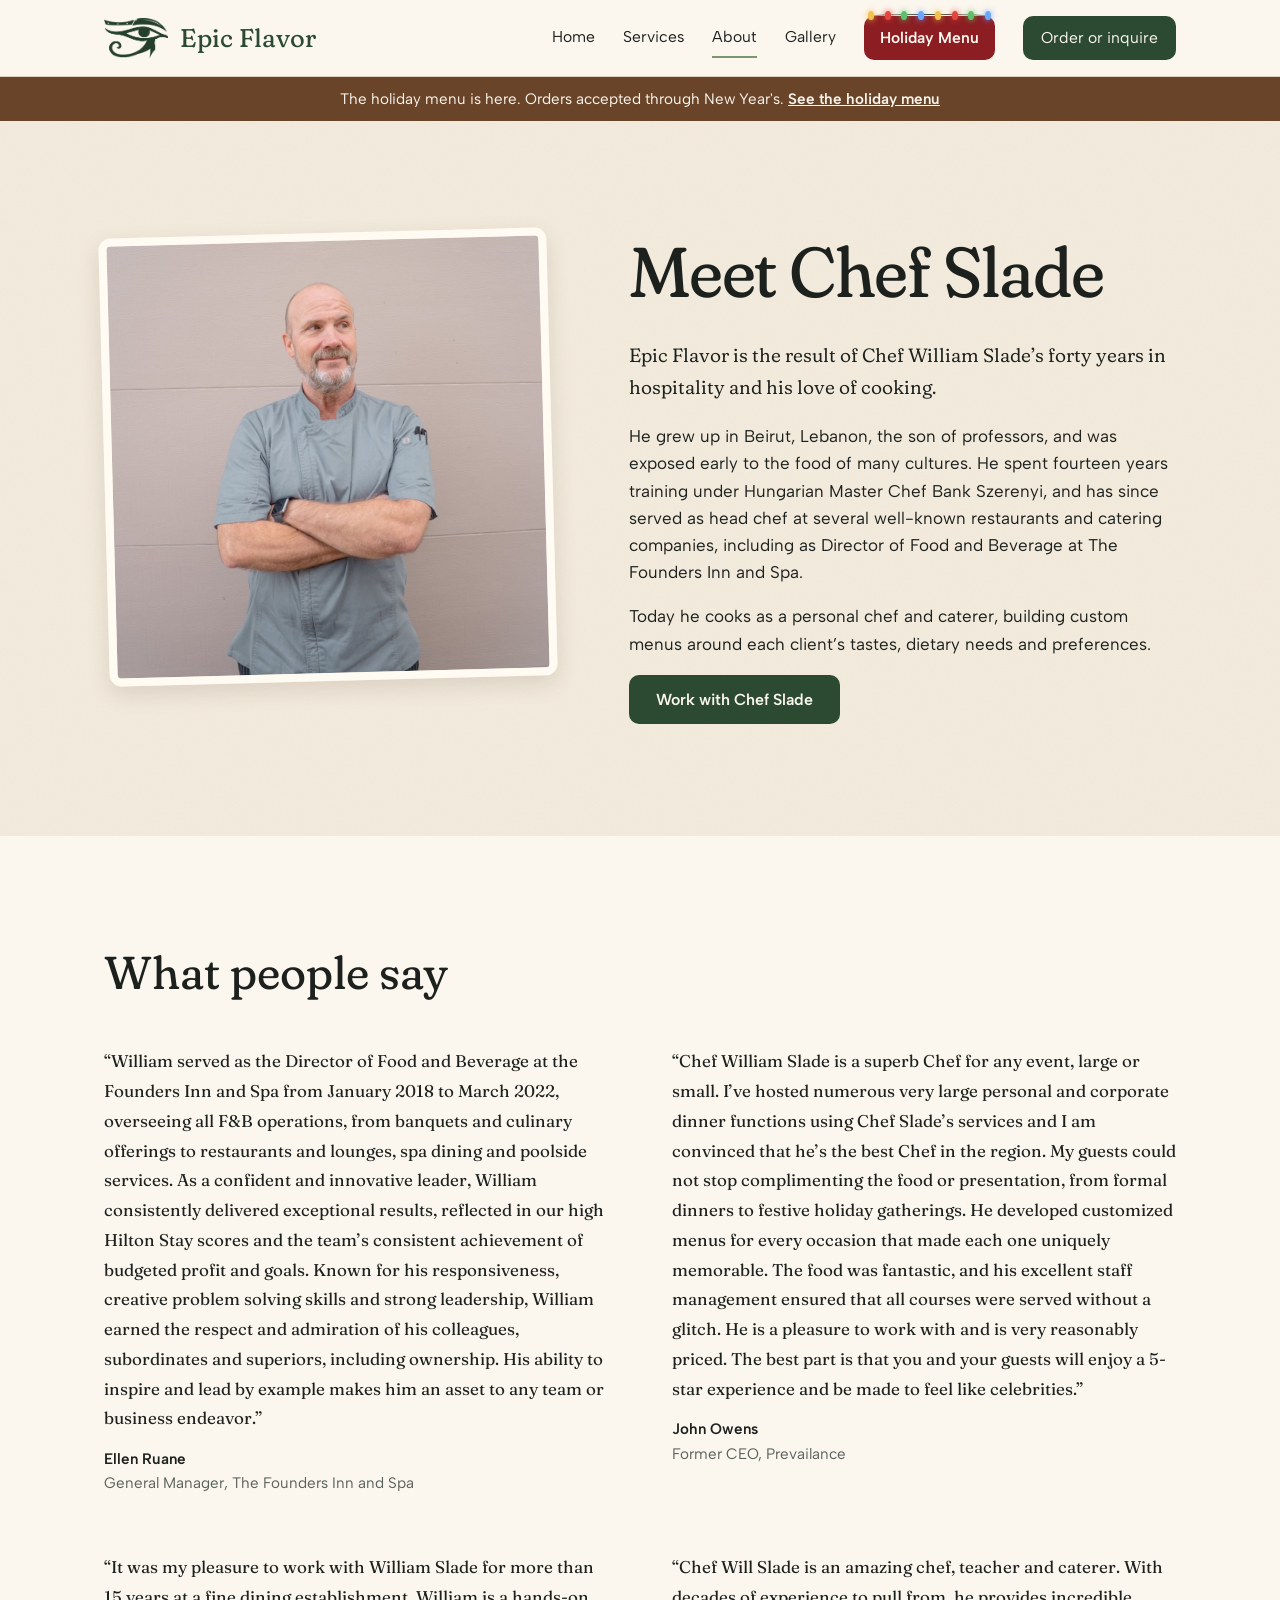
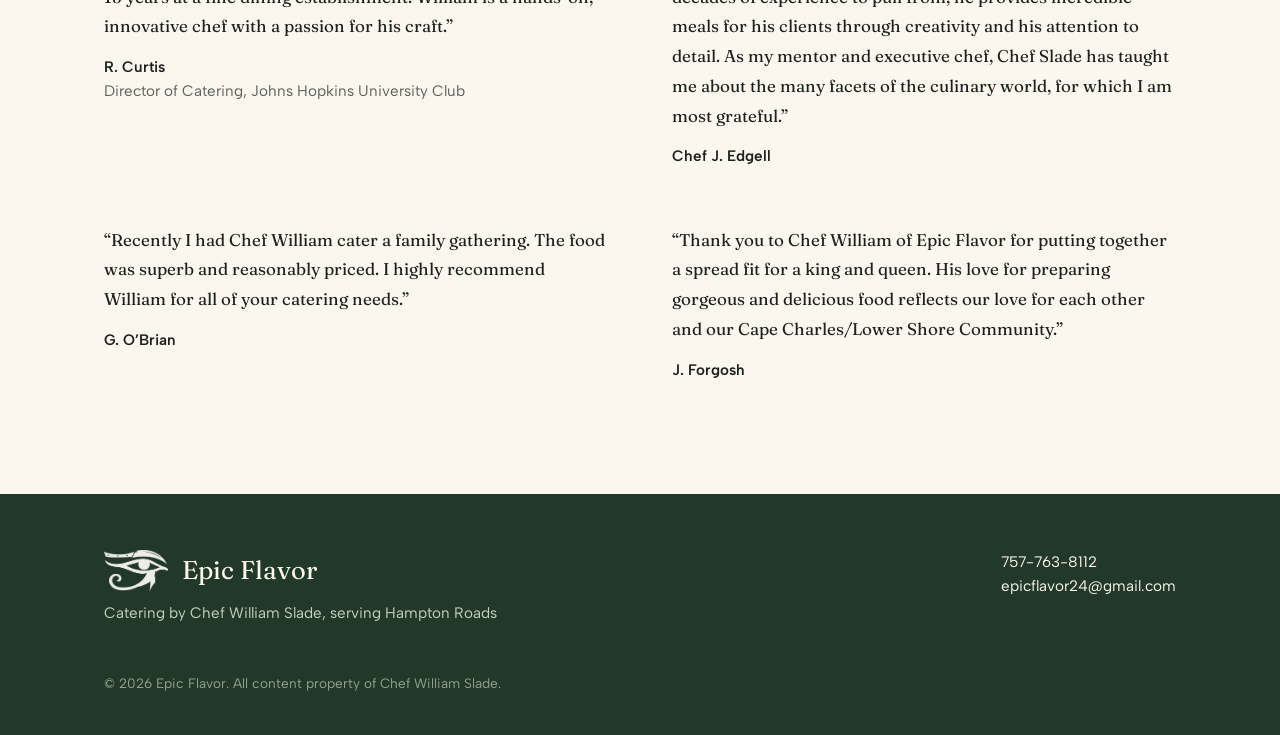
==== commit c9f47a79: "Give the site a warmer, homey look Softer Fraunces headings with self-hosted fonts, a handwritten no" ====
--- a/about.html
+++ b/about.html
@@ -6,9 +6,6 @@
   <title>About Chef Slade | Epic Flavor</title>
   <meta name="description" content="Chef-made catering, private dinners and prepared meals in Hampton Roads by Chef William Slade.">
   <link rel="icon" href="/images/logo-mark.png">
-  <link rel="preconnect" href="https://fonts.googleapis.com">
-  <link rel="preconnect" href="https://fonts.gstatic.com" crossorigin>
-  <link href="https://fonts.googleapis.com/css2?family=Albert+Sans:wght@400;500;600&family=Libre+Caslon+Display&family=Libre+Caslon+Text:ital@0;1&display=swap" rel="stylesheet">
   <link rel="stylesheet" href="/styles.css">
 </head>
 <body>
--- a/styles.css
+++ b/styles.css
@@ -1,3 +1,9 @@
+@font-face { font-family: "Fraunces"; src: url(/fonts/fraunces-latin-full-normal.woff2) format("woff2"); font-weight: 100 900; font-display: swap; }
+@font-face { font-family: "Fraunces"; src: url(/fonts/fraunces-latin-full-italic.woff2) format("woff2"); font-weight: 100 900; font-style: italic; font-display: swap; }
+@font-face { font-family: "Caveat"; src: url(/fonts/caveat-latin-600-normal.woff2) format("woff2"); font-weight: 600; font-display: swap; }
+@font-face { font-family: "Albert Sans"; src: url(/fonts/albert-sans-latin-400-normal.woff2) format("woff2"); font-weight: 400; font-display: swap; }
+@font-face { font-family: "Albert Sans"; src: url(/fonts/albert-sans-latin-500-normal.woff2) format("woff2"); font-weight: 500; font-display: swap; }
+@font-face { font-family: "Albert Sans"; src: url(/fonts/albert-sans-latin-600-normal.woff2) format("woff2"); font-weight: 600; font-display: swap; }
 :root {
   --linen: #edeee8;
   --paper: #fafaf7;
@@ -397,3 +403,38 @@
 .holiday-cta p { max-width: 46ch; margin-left: auto; margin-right: auto; }
 .peppermint.p1 { left: 10%; top: 30%; }
 .peppermint.p2 { right: 11%; bottom: 22%; }
+
+/* ---------- Homey preview ---------- */
+:root {
+  --linen: #f4ecdf; --paper: #fbf6ee; --forest: #2c4a32; --forest-deep: #22392a; --line: #ddd0bc;
+  --display: "Fraunces", Georgia, serif; --serif: "Fraunces", Georgia, serif;
+}
+body {
+  background-color: var(--linen);
+  background-image: url("data:image/svg+xml,%3Csvg xmlns='http://www.w3.org/2000/svg' width='180' height='180'%3E%3Cfilter id='n'%3E%3CfeTurbulence type='fractalNoise' baseFrequency='.9' numOctaves='2' stitchTiles='stitch'/%3E%3CfeColorMatrix values='0 0 0 0 .45 0 0 0 0 .35 0 0 0 0 .2 0 0 0 .07 0'/%3E%3C/filter%3E%3Crect width='100%25' height='100%25' filter='url(%23n)'/%3E%3C/svg%3E");
+}
+h1, h2, h3, .brand span, .quote blockquote p { font-family: var(--display); font-variation-settings: "SOFT" 100, "WONK" 1; font-weight: 400; }
+h1 { letter-spacing: -0.015em; }
+.lead, .hero-text p { font-family: var(--serif); font-variation-settings: "SOFT" 100; font-weight: 350; }
+.btn, .nav .nav-order, .nav .nav-holiday { border-radius: 10px; }
+.hand-note { font-family: "Caveat", cursive; font-weight: 600; font-size: 1.7rem; color: #e9c98f; margin: 0 0 6px !important; transform: rotate(-2deg); transform-origin: left; }
+.hero { background-color: var(--forest); }
+.hero-photo img { border-radius: 0; }
+.strip { gap: 14px; padding: 0 14px; background: transparent; }
+.strip img { border-radius: 12px; border: 6px solid #fffaf2; box-shadow: 0 6px 16px rgba(60, 40, 20, 0.12); }
+.strip img:nth-child(odd) { transform: rotate(-1.2deg); } .strip img:nth-child(even) { transform: rotate(1deg); }
+.quote { background-color: var(--forest-deep); }
+.signature { font-family: "Caveat", cursive; font-weight: 600; font-size: 1.9rem; color: #e9c98f; margin-top: 18px; transform: rotate(-1.5deg); }
+.intro-grid h2 { font-style: italic; }
+.site-header { background: var(--paper); }
+
+.strip { padding: 0 24px; }
+.hero-text .hand-note { font-family: "Caveat", cursive; font-weight: 600; font-size: 1.9rem; color: #e9c98f; line-height: 1.1; margin: 0 0 10px; max-width: none; }
+.service img, .about-grid img { border-radius: 12px; border: 8px solid #fffaf2; box-shadow: 0 8px 22px rgba(60, 40, 20, 0.13); }
+.service:nth-child(odd) img { transform: rotate(-1deg); } .service:nth-child(even) img { transform: rotate(1deg); }
+.about-grid img { transform: rotate(-1.5deg); }
+.gallery { gap: 14px; }
+.gallery figure { border-radius: 10px; border: 6px solid #fffaf2; box-shadow: 0 6px 16px rgba(60, 40, 20, 0.12); }
+.gallery img { border-radius: 4px; }
+.strip img:nth-child(odd), .strip img:nth-child(even) { transform: none; }
+.quote blockquote { max-width: 44em; }
